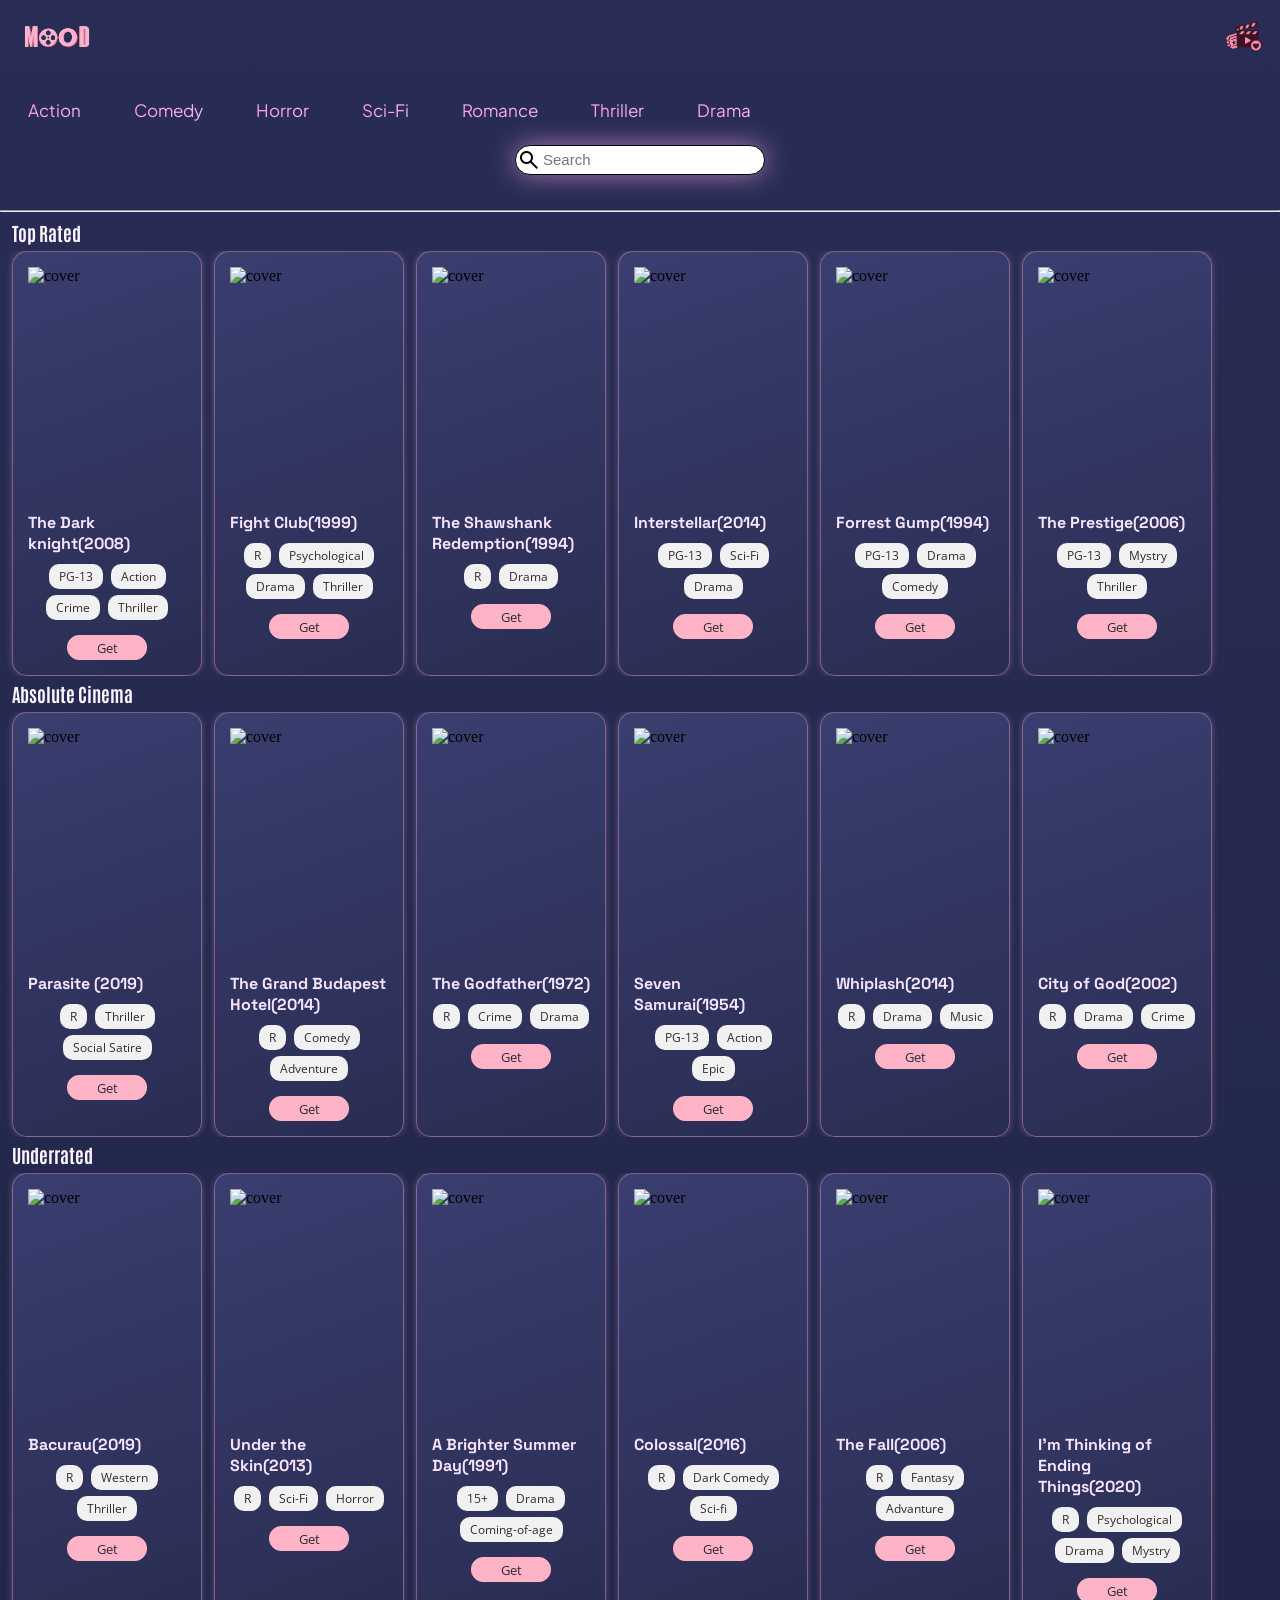
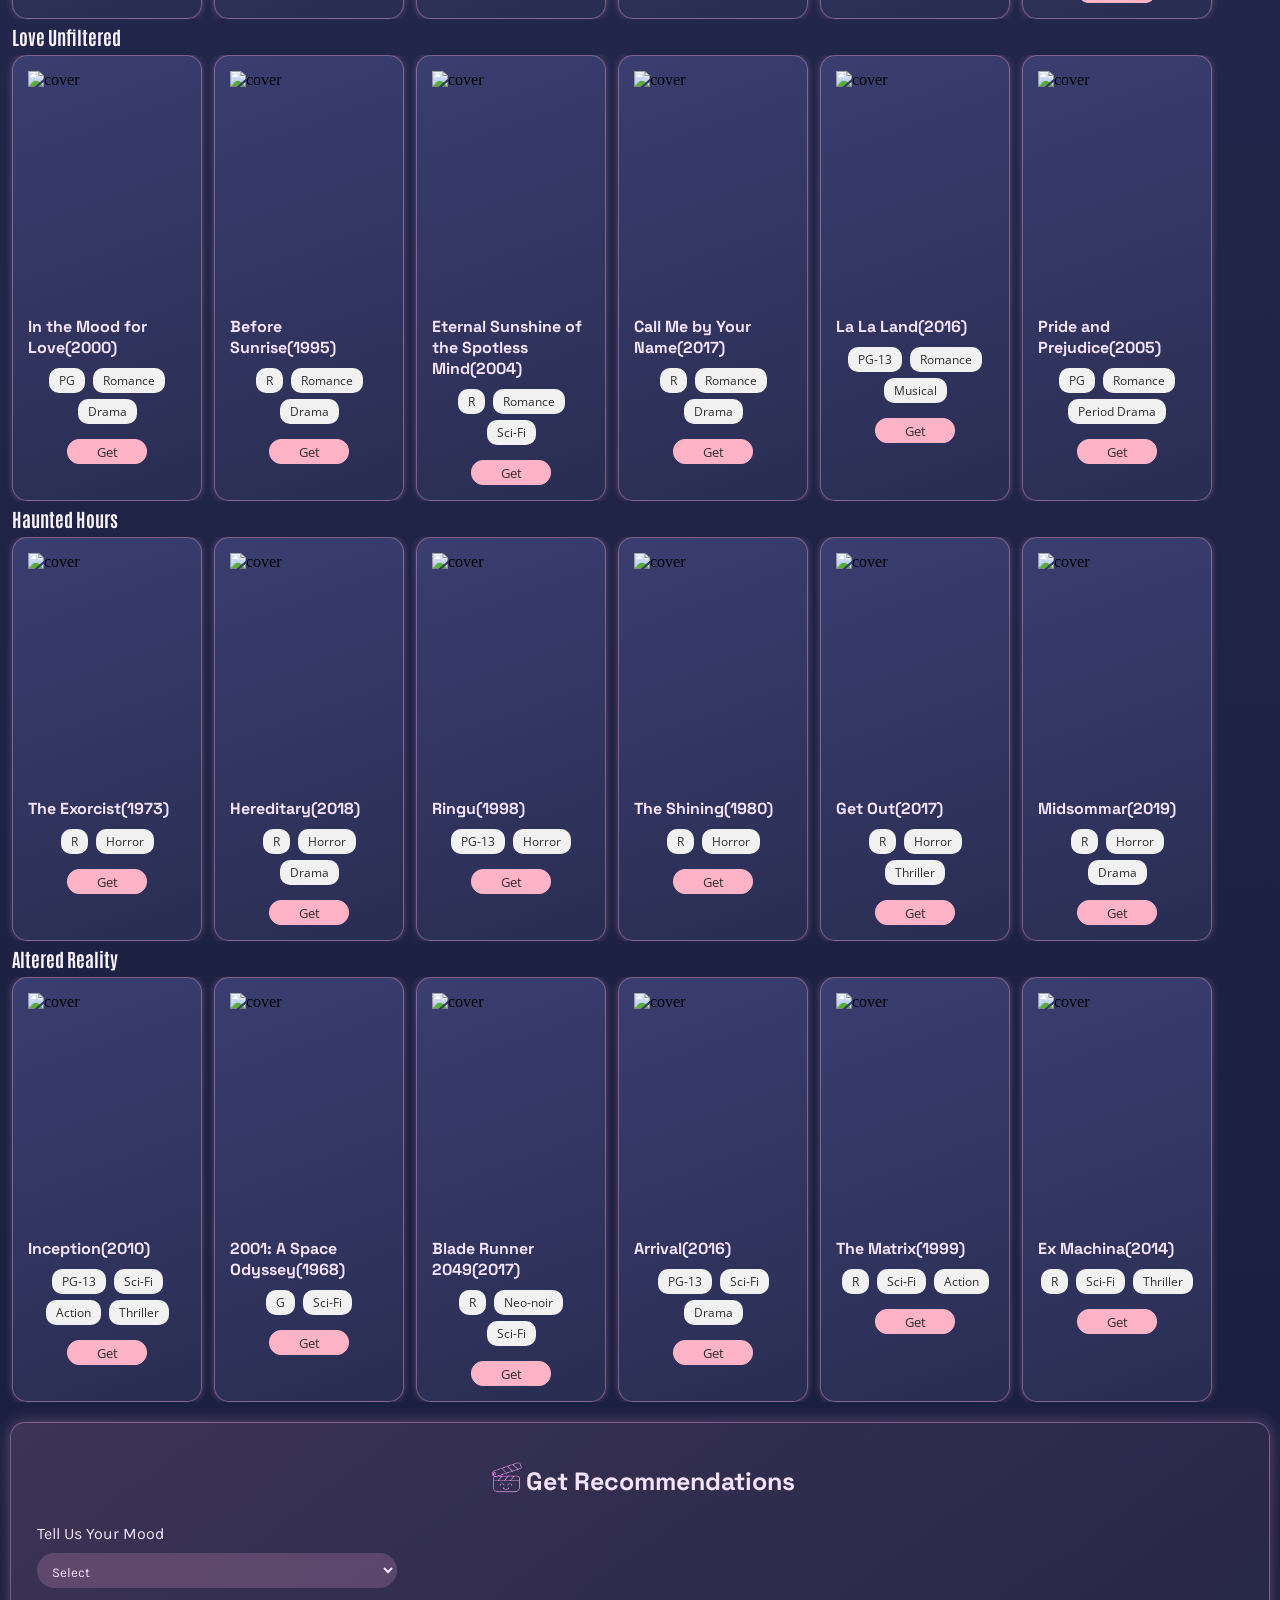
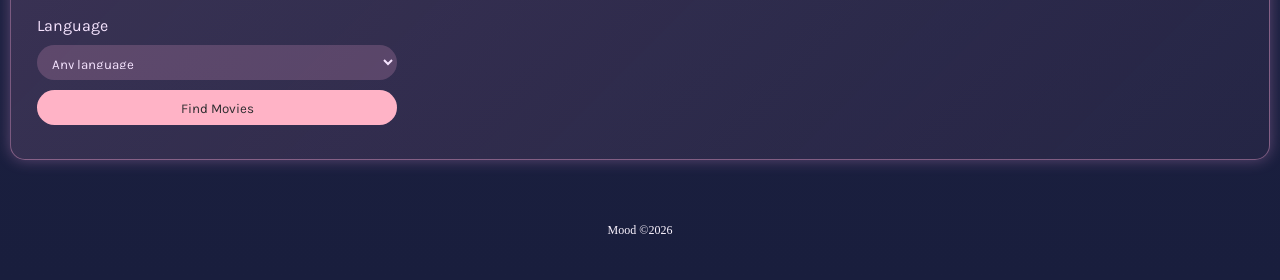
==== MOOD_Python_FastAPI/frontend/index.html @ 39d1e4e8 "Developed College Project" ====
<!DOCTYPE html>

<html>
<head>
<meta charset="utf-8"/>
<meta content="width=device-width, initial-scale=1.0, maximum-scale=1.0, user-scalable=no" name="viewport"/>
<title>MOOD — Find Your Next Movie</title>
<link href="style.css" rel="stylesheet"/>
<link href="https://fonts.googleapis.com/css2?family=Material+Symbols+Outlined:opsz,wght,FILL,GRAD@20..48,100..700,0..1,-50..200&amp;icon_names=search" rel="stylesheet">
<link href="https://fonts.googleapis.com" rel="preconnect"/>
<link crossorigin="" href="https://fonts.gstatic.com" rel="preconnect"/>
<link href="https://fonts.googleapis.com/css2?family=Antonio:wght@100..700&amp;family=Bebas+Neue&amp;family=Karla:ital,wght@0,200..800;1,200..800&amp;family=Manrope:wght@200..800&amp;family=Open+Sans:ital,wght@0,300..800;1,300..800&amp;family=Plus+Jakarta+Sans:ital,wght@0,200..800;1,200..800&amp;family=Space+Grotesk:wght@300..700&amp;display=swap" rel="stylesheet"/>
</head>
<body>
<div class="logo">
<img alt="Logo" class="logo-png" src="logo.png"/>
<a href="/wishlist.html">
<img alt="icon" class="wishlist-icon" src="wishlist_icon.png"/>
</a>
</div>
<nav>
<ul class="nav">
<li class="nav-item"><a href="/?genre=Action">Action</a></li>
<li class="nav-item"><a href="/?genre=Comedy">Comedy</a></li>
<li class="nav-item"><a href="/?genre=Horror">Horror</a></li>
<li class="nav-item"><a href="/?genre=Sci-Fi">Sci-Fi</a></li>
<li class="nav-item"><a href="/?genre=Romance">Romance</a></li>
<li class="nav-item"><a href="/?genre=Thriller">Thriller</a></li>
<li class="nav-item"><a href="/?genre=Drama">Drama</a></li>
</ul>
</nav>
<form id="search-form">
<div class="search">
<span class="search-icon material-symbols-outlined">search</span>
<input aria-label="Search movies" class="search-input" placeholder="Search" type="text"/>
</div>
</form>
<p aria-live="polite" class="status-message" id="status-message" role="status"></p><hr/><section hidden="" id="results-panel"><h3 id="results-title">Results</h3><p class="results-explanation" id="results-explanation"></p><div class="results-grid" id="results-grid"></div></section>
<h3 id="section">Top Rated</h3>
<div class="group">
<div class="main-card">
<div class="card">
<div class="cover">
<img alt="cover" src="https://m.media-amazon.com/images/M/MV5BMTMxNTMwODM0NF5BMl5BanBnXkFtZTcwODAyMTk2Mw@@"/>
</div>
<h4>The Dark knight(2008)</h4>
<ul class="info-li">
<li class="info">PG-13</li>
<li class="info">Action</li>
<li class="info">Crime</li>
<li class="info">Thriller</li>
</ul>
<button class="get">Get</button>
</div>
<div class="card">
<div class="cover">
<img alt="cover" src="https://encrypted-tbn0.gstatic.com/images?q=tbn:ANd9GcSK4vhpLSIluK1M7T4q8fhHRbSKQrxsPRNVjsRwD2zYcg&amp;s=10"/>
</div>
<h4>Fight Club(1999)</h4>
<ul class="info-li">
<li class="info">R</li>
<li class="info">Psychological</li>
<li class="info">Drama</li>
<li class="info">Thriller</li>
</ul>
<button class="get">Get</button>
</div>
<div class="card">
<div class="cover">
<img alt="cover" src="https://encrypted-tbn0.gstatic.com/images?q=tbn:ANd9GcRyRxbMD5yd2RG0aZ_yP9SPBXqEruXABuAEAnrOPK7Ybw&amp;s=10"/>
</div>
<h4>The Shawshank Redemption(1994)</h4>
<ul class="info-li">
<li class="info">R</li>
<li class="info">Drama</li>
</ul>
<button class="get">Get</button>
</div>
<div class="card">
<div class="cover">
<img alt="cover" src="https://resizing.flixster.com/-XZAfHZM39UwaGJIFWKAE8fS0ak=/v3/t/assets/p10543523_p_v8_as.jpg"/>
</div>
<h4>Interstellar(2014)</h4>
<ul class="info-li">
<li class="info">PG-13</li>
<li class="info">Sci-Fi</li>
<li class="info">Drama</li>
</ul>
<button class="get">Get</button>
</div>
<div class="card">
<div class="cover">
<img alt="cover" src="https://m.media-amazon.com/images/M/MV5BMGRhODhiMTAtNDUxMy00NTY1LTgyYmUtMTgwNzE2MGFlMWJmXkEyXkFqcGc@._V1_.jpg"/>
</div>
<h4>Forrest Gump(1994)</h4>
<ul class="info-li">
<li class="info">PG-13</li>
<li class="info">Drama</li>
<li class="info">Comedy</li>
</ul>
<button class="get">Get</button>
</div>
<div class="card">
<div class="cover">
<img alt="cover" src="https://encrypted-tbn0.gstatic.com/images?q=tbn:ANd9GcSe38HLtz9bVVOSDo3RxhOUhD7_yUfUWlwJ0aXeU-9N6g&amp;s=10"/>
</div>
<h4>The Prestige(2006)</h4>
<ul class="info-li">
<li class="info">PG-13</li>
<li class="info">Mystry</li>
<li class="info">Thriller</li>
</ul>
<button class="get">Get</button>
</div>
</div>
</div>
<h3 id="section">Absolute Cinema</h3>
<div class="group">
<div class="main-card">
<div class="card">
<div class="cover">
<img alt="cover" src="https://encrypted-tbn0.gstatic.com/images?q=tbn:ANd9GcSEWP0EtvEQQKA1CUplqT-LzNuKoTzSUssOxxu_7PMoNA&amp;s=10"/>
</div>
<h4>Parasite (2019)</h4>
<ul class="info-li">
<li class="info">R</li>
<li class="info">Thriller</li>
<li class="info">Social Satire</li>
</ul>
<button class="get">Get</button>
</div>
<div class="card">
<div class="cover">
<img alt="cover" src="https://encrypted-tbn0.gstatic.com/images?q=tbn:ANd9GcRKhU4V90Rx9KVXf4ZVtIXQFlPRyY2zi9TCNZZ6c8Besg&amp;s=10"/>
</div>
<h4>The Grand Budapest Hotel(2014)</h4>
<ul class="info-li">
<li class="info">R</li>
<li class="info">Comedy</li>
<li class="info">Adventure</li>
</ul>
<button class="get">Get</button>
</div>
<div class="card">
<div class="cover">
<img alt="cover" src="https://encrypted-tbn0.gstatic.com/images?q=tbn:ANd9GcRg8ZBBUbkiDl8y-uQAt8OyUKjcUXnhMvEnMqGL7F_ebw&amp;s=10"/>
</div>
<h4>The Godfather(1972)</h4>
<ul class="info-li">
<li class="info">R</li>
<li class="info">Crime</li>
<li class="info">Drama</li>
</ul>
<button class="get">Get</button>
</div>
<div class="card">
<div class="cover">
<img alt="cover" src="https://encrypted-tbn0.gstatic.com/images?q=tbn:ANd9GcTyUjC8gBGqMb7Qb7tJ7kO5yPanxb1QU9NgPsBBpuZ_jw&amp;s=10"/>
</div>
<h4>Seven Samurai(1954)</h4>
<ul class="info-li">
<li class="info">PG-13</li>
<li class="info">Action</li>
<li class="info">Epic</li>
</ul>
<button class="get">Get</button>
</div>
<div class="card">
<div class="cover">
<img alt="cover" src="https://encrypted-tbn0.gstatic.com/images?q=tbn:ANd9GcT1UNyP75RKV0neWPUml2OSv7ZHsJUNZxjQuHEqENpgRw&amp;s=10"/>
</div>
<h4>Whiplash(2014)</h4>
<ul class="info-li">
<li class="info">R</li>
<li class="info">Drama</li>
<li class="info">Music</li>
</ul>
<button class="get">Get</button>
</div>
<div class="card">
<div class="cover">
<img alt="cover" src="https://encrypted-tbn0.gstatic.com/images?q=tbn:ANd9GcR9I45QnO4n8M4ej9tokCzuz3y5ebMdAhSudD9Q4KDRpg&amp;s=10"/>
</div>
<h4>City of God(2002)</h4>
<ul class="info-li">
<li class="info">R</li>
<li class="info">Drama</li>
<li class="info">Crime</li>
</ul>
<button class="get">Get</button>
</div>
</div>
</div>
<h3 id="section">Underrated</h3>
<div class="group">
<div class="main-card">
<div class="card">
<div class="cover">
<img alt="cover" src="https://encrypted-tbn0.gstatic.com/images?q=tbn:ANd9GcQfD5RkV-84IAr-AwaLmFi-AaX-EprUq9c4IPc9p3v5Yw&amp;s=10"/>
</div>
<h4>Bacurau(2019)</h4>
<ul class="info-li">
<li class="info">R</li>
<li class="info">Western</li>
<li class="info">Thriller</li>
</ul>
<button class="get">Get</button>
</div>
<div class="card">
<div class="cover">
<img alt="cover" src="https://encrypted-tbn0.gstatic.com/images?q=tbn:ANd9GcSDCbEaWDvQLK-9M3IPFZw5yasjuvWJcmKHD_mn13lCEQ&amp;s=10"/>
</div>
<h4>Under the Skin(2013)</h4>
<ul class="info-li">
<li class="info">R</li>
<li class="info">Sci-Fi</li>
<li class="info">Horror</li>
</ul>
<button class="get">Get</button>
</div>
<div class="card">
<div class="cover">
<img alt="cover" src="https://encrypted-tbn0.gstatic.com/images?q=tbn:ANd9GcRABAQPUrOLG5pMmiYXe4PX_DwO5UaxOlAp6BbbC3Xg0Q&amp;s=10"/>
</div>
<h4>A Brighter Summer Day(1991)</h4>
<ul class="info-li">
<li class="info">15+</li>
<li class="info">Drama</li>
<li class="info">Coming-of-age</li>
</ul>
<button class="get">Get</button>
</div>
<div class="card">
<div class="cover">
<img alt="cover" src="https://encrypted-tbn0.gstatic.com/images?q=tbn:ANd9GcRLBlxX98VbqU_xarg1NueO23T9q9G2-nCSIfXzBxCAHQ&amp;s=10"/>
</div>
<h4>Colossal(2016)</h4>
<ul class="info-li">
<li class="info">R</li>
<li class="info">Dark Comedy</li>
<li class="info">Sci-fi</li>
</ul>
<button class="get">Get</button>
</div>
<div class="card">
<div class="cover">
<img alt="cover" src="https://encrypted-tbn0.gstatic.com/images?q=tbn:ANd9GcTfqog2KpB7BQwAvnCcKU5urDsy6pSO6AFJ-mbrhle6Lg&amp;s=10"/>
</div>
<h4>The Fall(2006)</h4>
<ul class="info-li">
<li class="info">R</li>
<li class="info">Fantasy</li>
<li class="info">Advanture</li>
</ul>
<button class="get">Get</button>
</div>
<div class="card">
<div class="cover">
<img alt="cover" src="https://encrypted-tbn0.gstatic.com/images?q=tbn:ANd9GcRur_4fuO-7xyYAIV4njftSgnXDd8PW1TJzf4oMk4M0QA&amp;s=10"/>
</div>
<h4>I'm Thinking of Ending Things(2020)</h4>
<ul class="info-li">
<li class="info">R</li>
<li class="info">Psychological</li>
<li class="info">Drama</li>
<li class="info">Mystry</li>
</ul>
<button class="get">Get</button>
</div>
</div>
</div>
<h3 id="section">Love Unfiltered</h3>
<div class="group">
<div class="main-card">
<div class="card">
<div class="cover">
<img alt="cover" src="https://encrypted-tbn0.gstatic.com/images?q=tbn:ANd9GcQW40En8LOZstgvfPlBa6yONXrxpk37KP7YCXr0N7_r_w&amp;s=10"/>
</div>
<h4>In the Mood for Love(2000)</h4>
<ul class="info-li">
<li class="info">PG</li>
<li class="info">Romance</li>
<li class="info">Drama</li>
</ul>
<button class="get">Get</button>
</div>
<div class="card">
<div class="cover">
<img alt="cover" src="https://encrypted-tbn0.gstatic.com/images?q=tbn:ANd9GcSy2PpAFGOkqL6kBF7LX0L1ZDzosnnYq_fXp6mgpNfWew&amp;s=10"/>
</div>
<h4>Before Sunrise(1995)</h4>
<ul class="info-li">
<li class="info">R</li>
<li class="info">Romance</li>
<li class="info">Drama</li>
</ul>
<button class="get">Get</button>
</div>
<div class="card">
<div class="cover">
<img alt="cover" src="https://encrypted-tbn0.gstatic.com/images?q=tbn:ANd9GcR6jrI02Us_vuA92aUfr3Nd-QlMP097fG2I4p1mQd7g_Q&amp;s=10"/>
</div>
<h4>Eternal Sunshine of the Spotless Mind(2004)</h4>
<ul class="info-li">
<li class="info">R</li>
<li class="info">Romance</li>
<li class="info">Sci-Fi</li>
</ul>
<button class="get">Get</button>
</div>
<div class="card">
<div class="cover">
<img alt="cover" src="https://encrypted-tbn0.gstatic.com/images?q=tbn:ANd9GcRLzEFQJyPfOH4DUDxYpfvDS7wqLWp7ioc9hjW8K9D43w&amp;s=10"/>
</div>
<h4>Call Me by Your Name(2017)</h4>
<ul class="info-li">
<li class="info">R</li>
<li class="info">Romance</li>
<li class="info">Drama</li>
</ul>
<button class="get">Get</button>
</div>
<div class="card">
<div class="cover">
<img alt="cover" src="https://encrypted-tbn0.gstatic.com/images?q=tbn:ANd9GcRrdhxHdfQB9duTt0pYKx8Ni7wbn3y6YFWWhWK3Xpy8Cg&amp;s=10"/>
</div>
<h4>La La Land(2016)</h4>
<ul class="info-li">
<li class="info">PG-13</li>
<li class="info">Romance</li>
<li class="info">Musical</li>
</ul>
<button class="get">Get</button>
</div>
<div class="card">
<div class="cover">
<img alt="cover" src="https://encrypted-tbn0.gstatic.com/images?q=tbn:ANd9GcS2E-rozNERDPnto9nYddzIK7V6lYQtjPgqL76OB6TodA&amp;s=10"/>
</div>
<h4>Pride and Prejudice(2005)</h4>
<ul class="info-li">
<li class="info">PG</li>
<li class="info">Romance</li>
<li class="info">Period Drama</li>
</ul>
<button class="get">Get</button>
</div>
</div>
</div>
<h3 id="section">Haunted Hours</h3>
<div class="group">
<div class="main-card">
<div class="card">
<div class="cover">
<img alt="cover" src="https://encrypted-tbn0.gstatic.com/images?q=tbn:ANd9GcQvfmwrNk9_t0GZSxWbfzwGnBrQ9ETWNzpYVaX-A-wjzA&amp;s=10"/>
</div>
<h4>The Exorcist(1973)</h4>
<ul class="info-li">
<li class="info">R</li>
<li class="info">Horror</li>
</ul>
<button class="get">Get</button>
</div>
<div class="card">
<div class="cover">
<img alt="cover" src="https://encrypted-tbn0.gstatic.com/images?q=tbn:ANd9GcT5SckAxQJqaqlf4aVws6uVvf_MR-GCbETvrr-UJCYcxg&amp;s=10"/>
</div>
<h4>Hereditary(2018)</h4>
<ul class="info-li">
<li class="info">R</li>
<li class="info">Horror</li>
<li class="info">Drama</li>
</ul>
<button class="get">Get</button>
</div>
<div class="card">
<div class="cover">
<img alt="cover" src="https://encrypted-tbn0.gstatic.com/images?q=tbn:ANd9GcSk46NQbG2UpwGEEq4ZBaFXGVstX1IPZLa1yhHZWwV6tg&amp;s=10"/>
</div>
<h4>Ringu(1998)</h4>
<ul class="info-li">
<li class="info">PG-13</li>
<li class="info">Horror</li>
</ul>
<button class="get">Get</button>
</div>
<div class="card">
<div class="cover">
<img alt="cover" src="https://encrypted-tbn0.gstatic.com/images?q=tbn:ANd9GcT8Zggh3kYSZxFpitd01Wd179l01yGxDcB96HSySmG3tw&amp;s=10"/>
</div>
<h4>The Shining(1980)</h4>
<ul class="info-li">
<li class="info">R</li>
<li class="info">Horror</li>
</ul>
<button class="get">Get</button>
</div>
<div class="card">
<div class="cover">
<img alt="cover" src="https://encrypted-tbn0.gstatic.com/images?q=tbn:ANd9GcSbM6WTVc48wSlDX1ds2TbSMfXRiN7nD5tcyN7YvlIX8w&amp;s=10"/>
</div>
<h4>Get Out(2017)</h4>
<ul class="info-li">
<li class="info">R</li>
<li class="info">Horror</li>
<li class="info">Thriller</li>
</ul>
<button class="get">Get</button>
</div>
<div class="card">
<div class="cover">
<img alt="cover" src="https://encrypted-tbn0.gstatic.com/images?q=tbn:ANd9GcQK1NwU4_czghuF-jHU2LUF8ooA_7nZmVDYwwAxtd52Fg&amp;s=10"/>
</div>
<h4>Midsommar(2019)</h4>
<ul class="info-li">
<li class="info">R</li>
<li class="info">Horror</li>
<li class="info">Drama</li>
</ul>
<button class="get">Get</button>
</div>
</div>
</div>
<h3 id="section">Altered Reality</h3>
<div class="group">
<div class="main-card">
<div class="card">
<div class="cover">
<img alt="cover" src="https://encrypted-tbn0.gstatic.com/images?q=tbn:ANd9GcQBbURRGnh1Vn4Y1H0c9ttHPJ0AfLwoyDM4N-OTIlh2ow&amp;s=10"/>
</div>
<h4>Inception(2010)</h4>
<ul class="info-li">
<li class="info">PG-13</li>
<li class="info">Sci-Fi</li>
<li class="info">Action</li>
<li class="info">Thriller</li>
</ul>
<button class="get"><a href="inception_info.html">Get</a></button>
</div>
<div class="card">
<div class="cover">
<img alt="cover" src="https://encrypted-tbn0.gstatic.com/images?q=tbn:ANd9GcRZ-dSocHhYUhUNTAqN_a9VHFm4nLkG3lVFfUCZCuT7Eg&amp;s=10"/>
</div>
<h4>2001: A Space Odyssey(1968)</h4>
<ul class="info-li">
<li class="info">G</li>
<li class="info">Sci-Fi</li>
</ul>
<button class="get">Get</button>
</div>
<div class="card">
<div class="cover">
<img alt="cover" src="https://encrypted-tbn0.gstatic.com/images?q=tbn:ANd9GcS6a4KOgBrhQsnVMNc3F_IMbOfoNhIfxtD5t1-Ca_294Q&amp;s=10"/>
</div>
<h4>Blade Runner 2049(2017)</h4>
<ul class="info-li">
<li class="info">R</li>
<li class="info">Neo-noir</li>
<li class="info">Sci-Fi</li>
</ul>
<button class="get">Get</button>
</div>
<div class="card">
<div class="cover">
<img alt="cover" src="https://encrypted-tbn0.gstatic.com/images?q=tbn:ANd9GcQNUVlzVUqfkMbMdaG9yIOK9sA6MXsEirB5WiWjVCHFTw&amp;s=10"/>
</div>
<h4>Arrival(2016)</h4>
<ul class="info-li">
<li class="info">PG-13</li>
<li class="info">Sci-Fi</li>
<li class="info">Drama</li>
</ul>
<button class="get">Get</button>
</div>
<div class="card">
<div class="cover">
<img alt="cover" src="https://encrypted-tbn0.gstatic.com/images?q=tbn:ANd9GcS__EVskQMRfBdbT0vNq-U2tgAyV0STibmi5_Tw8Dv-fA&amp;s=10"/>
</div>
<h4>The Matrix(1999)</h4>
<ul class="info-li">
<li class="info">R</li>
<li class="info">Sci-Fi</li>
<li class="info">Action</li>
</ul>
<button class="get">Get</button>
</div>
<div class="card">
<div class="cover">
<img alt="cover" src="https://encrypted-tbn0.gstatic.com/images?q=tbn:ANd9GcT0Tfxs5YIWUbPyP7Ko2bhGGg_ddcagGuICJQDaOOhZmQ&amp;s=10"/>
</div>
<h4>Ex Machina(2014)</h4>
<ul class="info-li">
<li class="info">R</li>
<li class="info">Sci-Fi</li>
<li class="info">Thriller</li>
</ul>
<button class="get">Get</button>
</div>
</div>
</div>
<div class="form">
<div class="form-heading">
<img alt="icon" src="form.png"/>
<h2>Get Recommendations</h2>
</div>
<form class="main-form" id="recommend-form">
<label class="form-label" for="mood">Tell Us Your Mood</label>
<br/>
<select class="options" id="mood" name="mood">
<option disabled="" selected="" value="">Select</option>
<option value="Action/thrill">Action/thrill</option>
<option value="Romance">Romance</option>
<option value="Something scary">Something scary</option>
<option value="Mind-bending sci-fi">Mind-bending sci-fi</option>
<option value="A classic">A classic</option>
<option value="Hidden gems">Hidden gems</option>
</select>
<br/>
<label class="form-label" for="language">Language</label>
<br/>
<select class="options" id="language" name="language">
<option disabled="" value="">Select</option>
<option value="Any" selected="">Any language</option>
<option value="English">English</option>
<option value="Korean">Korean</option>
<option value="Japanese">Japanese</option>
<option value="Portuguese">Portuguese</option>
<option value="Cantonese">Cantonese</option>
<option value="Mandarin">Mandarin</option>
<option value="Italian">Italian</option>
<option value="Swedish">Swedish</option>
</select>
<button class="form-button" type="submit">Find Movies</button>
</form>
</div>
<footer>
<div class="footer">
<p>Mood ©2026</p>
</div>
</footer>

<script defer src="/script.js"></script></body>
</html>
---- MOOD_Python_FastAPI/frontend/style.css ----
body{
  min-height: 100vh;
  box-sizing: border-box;
  background: linear-gradient(360deg,#191E3D,#292D55);
}

.logo{
  display: flex;
  justify-content: space-between;
  align-items: center;
  padding: 12px;
  margin-bottom: 0;
}

.logo-png{
  width: 90px;
}
.wishlist-icon{
  width: 50px;
}
.logo a{
  -webkit-tap-highlight-color: transparent;
}

.nav{
  list-style: none;
  margin: 0px;
  padding: 12px 14px;
  display: flex;
  gap: 25px;
  white-space: nowrap;
  overflow-x: auto;
}

.nav-item{
  display: inline-block;
  padding: 12px 14px;
  -webkit-tap-highlight-color: transparent;
}

.nav-item a{
  font-family: 'Plus Jakarta Sans', sans-serif;
  text-decoration: none;
  color: transparent;
  background: linear-gradient(90deg,#FF9DEA,#FBB2EB);
  background-clip: text;
  font-size: 17px;
}

.nav-item a:hover{
  color: white;
  transition: 0.3s ease;
}

.search{
  border-radius: 28px;
  border: 0.5px solid;
  max-width: 250px;
  height: 30px;
  background: white;
  padding: 0px 12px;
  display: flex;
  justify-content: center;
  align-items: center;
  margin: auto;
  cursor: pointer;
  -webkit-tap-highlight-color: transparent;
  box-shadow: 0 0 25px 0.3px rgba(253, 168, 235, 0.6);
}

.search-icon{
  flex: 1;
}

.search-input{
  flex: 1;
  margin-right: 28px;
  border: none;
  outline: none;
  font-size: 15px;
  background: transparent;
}

.search:focus-within{
  background: #f1f1f1;
  transition: 0.2s ease;
}

.main-card{
  display: flex;
  overflow-x: auto;
  gap: 12px;
  padding: 0 12px;
}

.card{
  border: 1px solid rgba(249, 168, 212, 0.4);
  background: linear-gradient(160deg, #3A3E70, #2A2D52);
  border-radius: 15px;
  width: 190px;
  padding: 15px;
  box-sizing: border-box;
  box-shadow: 0 0 6.7px rgba(249, 168, 212, 0.3);
  overflow: hidden;
  flex-shrink: 0;
}

.cover{
  display: flex;
  justify-content: center;
  align-items: center;
  width: 100%;
}

.cover img{
  height: 230px;
  width: 170px;
  position: center;
  object-fit: cover;
  
}

.card h4{
  margin: 15px 0px 10px;
  color: #F6E4FF;
  font-family: 'Space Grotesk', sans-serif;
}

.info-li{
  display: flex;
  width: 100%;
  flex-wrap: wrap;
  gap: 6px 8px;
  list-style: none;
  justify-content: center;
  margin: 8px 0 0;
  padding: 0;
}

.info{
  border: 2px solid #f1f1f1;
  font-family: 'Open Sans', sans-serif;
  background: #f1f1f1;
  color: #2D2D2F;
  border-radius: 10px;
  text-decoration: none;
  padding: 2px 8px;
  font-size: 12px;
  white-space: nowrap;
}

.get{
  font-family: 'Open Sans', sans-serif;
  display: block;
  margin: 15px auto 0;
  border: 1px solid #FFB3C6;
  background: #FFB3C6;
  color: #2D2D2F;
  height: 25px;
  width: 80px;
  border-radius: 12px;
  padding: 2px 8px;
  cursor: pointer;
  -webkit-tap-highlight-color: transparent;
}
.get a{
  text-decoration: none;
  color: #2D2D2F;
}

#section{
  margin-top: 5px;
  display: flex;
  align-items: center;
  justify-content: flex-start;
  margin-bottom: 6px;
  padding: 0 12px;
  color: #FBF4FF;
  font-family: 'Antonio', sans-serif;
}

.info-card{
  display: flex;
  justify-content: center;
  align-items: center;
  gap: 18px;
  border: 0.3px solid;
  background: 
    linear-gradient(to right, #191E3DB3 0%, #343866CC 100%),
    url("https://encrypted-tbn0.gstatic.com/images?q=tbn:ANd9GcQBbURRGnh1Vn4Y1H0c9ttHPJ0AfLwoyDM4N-OTIlh2ow&s=10") center/cover no-repeat;
  border-radius: 15px;
  padding: 14px;
  margin-top: 10px;
  box-shadow: 0 0 15px 0.5px rgba(253, 168, 235, 0.6);
}

.info-card img{
  width: 140px;
  box-shadow: 0 0 6.7px rgba(249, 168, 212, 0.3);
  border-radius: 2px;
  height: auto;
  flex-shrink: 0;
}

.Cover-info-card{
  display: flex;
  justify-content: center;
  align-items: center;
  gap: 25px;
  border: 0.3px solid;
  background: 
    linear-gradient(to right, #191E3DB3 0%, #343866CC 100%),
    url("https://encrypted-tbn0.gstatic.com/images?q=tbn:ANd9GcQBbURRGnh1Vn4Y1H0c9ttHPJ0AfLwoyDM4N-OTIlh2ow&s=10") center/cover no-repeat;
  border-radius: 15px;
  padding: 12px 15px;
  margin-top: 20px;
  box-shadow: 0 0 15px 0.5px rgba(253, 168, 235, 0.6);
}
.Cover-detail {
  flex: 1;
  display: flex;
  flex-direction: column;
  align-items: center;
  gap: 7px;
}
.Cover-detail h2{
  margin: 0;
  line-height: 1;
  font-size: 27px;
  text-align: center;
  color: #FFB3C6;
  text-shadow: 0 1px 4px rgba(0,0,0,0.5);
}

.Cover-detail span{
  color: #F6F6F6;
  font-size: 14px;
  text-shadow: 0 1px 4px rgba(0,0,0,0.5);
}

.director{
  display: flex;
  flex-direction: column;
  justify-content: center;
  align-items: center;
  gap: 5px;
}
.director-heading{
  color: #FBF4FF;
  font-size: 13px;
  text-align: center;
}

.director-name{
  color: #FFB3C6;
  font-size: 15px;
  text-align: center;
}
.director-heading,
.director-name {
  margin: 0;
}

.li{
  color: #FBF4FF;
  list-style-type: none;
  text-decoration: none;
  margin-bottom: 5px;
  font-size: 18px;
}

.info-li-pg{
  display: flex;
  width: 100%;
  flex-wrap: wrap;
  gap: 5px;
  list-style: none;
  justify-content: center;
  margin: 2px 0 0;
  padding: 0;
}

.info-pg{
  font-family: 'Open Sans', sans-serif;
  border: 0.9px solid #FFB3C6;
  background: transparent;
  color: #FFB3C6;
  border-radius: 12px;
  text-decoration: none;
  padding: 3px 8px;
  font-size: 11px;
  white-space: nowrap;
}

.summary{
  display: flex;
  flex-direction: column;
}

.summary h2{
  color: #FFB3C6;
  margin-right: 7px;
  margin-top: 15px;
  margin-left: 10px;
  margin-bottom: 0;
  font-size: 22px;
}

.summary p{
  margin-top: 3px;
  margin-right: 7px;
  margin-left: 7px;
  color:#FBF4FF;
  font-size: 14px;
  line-height: 1.7;
  letter-spacing: 0.9px;
}

.fun{
  border-left: 4px solid #FFB3C6;
  border-radius: 0 15px 15px 0;
  box-shadow:
  0 0 15px rgba(249, 168, 212, 0.1);
  display: flex;
  flex-direction: column;
}

.fun h2{
  margin-left: 17px;
  font-size: 20px;
  margin-bottom: 0;
}

.fun p{
  margin-top: 5px;
  margin-right: 17px;
  margin-left: 17px;
  color:#FBF4FF;
  font-size: 14px;
  line-height: 1.7;
  letter-spacing: 0.9px;
}

.lead-card{
  display: flex;
  align-items: center;
  border: 1px solid rgba(249, 168, 212, 0.3);
  border-radius: 15px;
  padding: 16px;
  background: rgba(255,255,255,0.02);
  gap: 16px;
  margin-bottom: 10px;
  margin-top: 0px;
}

.avtar{
  display: flex;
  justify-content: center;
  align-items: center;
}
.avtar img{
  height: 55px;
  width: 55px;
  border-radius: 50%;
  object-fit: cover;
  object-position: center;
}

.lead-info{
  display: flex;
  flex-direction: column;
  gap: 4px;
}

.lead-name{
  margin: 0;
  color: #FFB3C6;
  font-size: 18px;
}

.as{
  margin: 0;
  color:#BFC2D9;
  font-size: 14px;
}

.h2{
  color: #FFB3C6;
  text-shadow: 0 1px 4px rgba(0,0,0,0.5);
}

.main-leads{
  color: #FFB3C6;
  margin-right: 7px;
  margin-top: 15px;
  margin-left: 10px;
  margin-bottom: 0;
  font-size: 22px;
}
.language{
  color:#FBF4FF;
  font-size: 13px;
  margin-top: 2px;
  margin-bottom: 2px;
  text-align: center;
  line-height: 1.2;
}
.language span{
  color:#FFB3C6;
}
.header{
  display: flex;
  justify-content: flex-start;
  align-items: center;
}
.header-logo{
  width: 70px;
  padding: 0;
  margin: 0;
  margin-top: 0;
  display: flex;
  justify-content: center;
  align-items: center;
}
.footer{
  height: 100px;
  display: flex;
  justify-content: center;
  align-items: center;
}
footer p{
  color: #FBF4FF;
  font-size: 12px;
  font-weight: 40;
}
.back a{
  text-decoration: none;
  color: #FBF4FF;
  -webkit-tap-highlight-color: transparent;
}
.cat-card{
  box-sizing: border-box;
  display: grid; 
  grid-template-columns: 1fr 1fr;
  gap: 2px;
  margin: auto;
}
.form{
  border: 0.5px solid rgba(249, 168, 212, 0.4);
  background: linear-gradient(135deg, 
  rgba(249, 168, 212, 0.15), 
  rgba(249, 168, 212, 0.05)
);
  padding: 12px,15px;
  margin-top: 20px;
  margin-left: 10px;
  margin-right: 10px;
  margin-bottom: 20px;
  border-radius: 15px;
  height: 270px;
  box-shadow: 0 0 15px 0.1px rgba(253, 168, 235, 0.3);
}
.form-heading{
  display: flex;
  justify-content: center ;
  align-items: center;
}
.form-heading img{
  width: 40px;
}
.form-heading h2{
  font-family: 'Space Grotesk', sans-serif;
  color: #F6E4FF;
  margin-top: 30px;
  font-size: 25px;
}
.main-form{
  color: #F6E4FF;
  display: inline-block;
  padding: 0px,15px;
  
  
}
.options{
  border: 0.5px solid transparent;
  background: rgba(249, 168, 212, 0.2);
  border-radius: 20px;
  width: 325px;
  height: 35px;
  padding: 10px;
  margin-left: 12px;
  margin-right: 12px;
  margin-top: 4px;
  margin-bottom: 4px;
  color: #F6E4FF;
  outline: none;
  -webkit-tap-highlight-color: transparent;
}
.form-label{
  padding: 10px;
  margin: 8px;
}
.form-button{
  width: 330px;
  height: 35px;
  border: 0.5px solid transparent;
  background: #FFB3C6;
  color: #2D2D2F;
  border-radius: 28px;
  padding: 10px;
  margin: 10px;
  cursor: pointer;
  -webkit-tap-highlight-color: transparent;
}
.form-button:hover{
  border: 0.5px solid #FFB3C6;
  background: transparent;
  transition: 0.1s ease;
  color: #F6E4FF ;
}
.wishlist{
  font-family: 'Open Sans', sans-serif;
  border: 0.5px solid transparent;
  background: #FFB3C6;
  align-self: center;
  margin-top: 10px;
  width: 125px;
  height: 30px;
  padding: 6px;
  border-radius: 20px;
  color: #2D2D2F;
  cursor: pointer;
  -webkit-tap-highlight-color: transparent;
  font-size: 14px;
}
.wishlist:hover{
  border: 0.5px solid #FFB3C6;
  background: transparent;
  transition: 0.1s ease;
  color: #F6E4FF;
}
.form-label,
.options,
.form-button{
  font-family: 'Karla', sans-serif;
}

.summary p,
.fun p{
  font-family: 'Manrope', sans-serif;
}
.main-leads,
.lead-name,
.as{
  font-family: 'Space Grotesk', sans-serif;
}
.Cover-detail h2,
.Cover-detail span{
  font-family: 'Bebas Neue', sans-serif;
}
.rating{
  display: flex;
  justify-content: center;
  align-items: center;
  margin: 0;
  gap: 4px;
}
.rating img{
  width: 27px;
  height: 27px;
  border-radius: 50%;
  object-fit: cover;
  object-position: center;
  margin: 0;
}
.imdb{
  font-family: 'Bebas Neue', sans-serif;
  font-size: 15px;
  font-weight: 30;
  color: #FBF4FF;
  margin: 0;
}
/* Functionality added to the original prototype; design palette retained. */
[hidden] { display: none !important; }
* { box-sizing: border-box; }
body { margin: 0; }
.logo a { display: inline-flex; }
#results-panel { padding: 10px 14px 24px; }
#results-title, .wishlist-shell h1 { color:#FFB3C6; font-family:'Space Grotesk',sans-serif; }
.results-explanation, .status-message { color:#F6E4FF; font-family:'Manrope',sans-serif; font-size:14px; }
.status-message { text-align:center; min-height:1.4em; margin:8px; }
.results-grid { display:grid; grid-template-columns:repeat(auto-fill,minmax(165px,1fr)); gap:16px; padding:10px 0; }
.results-grid .card { width:100%; }
.results-grid .cover img { width:100%; max-width:170px; }
.get { display:flex; align-items:center; justify-content:center; text-decoration:none; font-size:13px; }
.cover { min-height:230px; }
.poster-fallback { color:#FFB3C6; font-size:45px; }
.main-form { display:block; padding:0 12px 12px; }
.form { height:auto; min-height:270px; padding:12px 14px; }
.options, .form-button { display:block; max-width:100%; width:min(100%,360px); margin-left:0; }
.options option { background:#292D55; color:white; }
.form-label { padding:0; margin:6px 0; display:inline-block; }
.form-heading h2 { font-size:clamp(18px,4vw,25px); }
.movie-detail-shell, .wishlist-shell { padding:16px; max-width:1050px; margin:0 auto; }
.movie-detail-shell .info-card { max-width:750px; margin:0 auto; }
.movie-detail-shell .Cover-detail { align-items:flex-start; }
.movie-detail-shell .Cover-detail h2 { text-align:left; }
.movie-detail-shell .info-li-pg { justify-content:flex-start; }
.movie-detail-shell .summary { max-width:750px; margin:24px auto; }
.movie-detail-shell .summary p { font-size:16px; }
.movie-detail-shell .language { text-align:left; }
.movie-detail-shell .rating { justify-content:flex-start; }
.back { padding:10px 16px; }
.wishlist-shell .card { position:relative; }
.secondary-button { background:transparent; color:#FFB3C6; border:1px solid #FFB3C6; border-radius:12px; padding:8px 12px; cursor:pointer; }
.empty-state { color:#FBF4FF; padding:18px; font-family:'Manrope',sans-serif; }
@media(max-width:600px) { .results-grid { grid-template-columns:repeat(2,minmax(0,1fr)); gap:9px; } .results-grid .card { padding:8px; } .results-grid .cover img { height:190px; } .movie-detail-shell .info-card { gap:12px; } .movie-detail-shell .info-card img { width:120px; } }
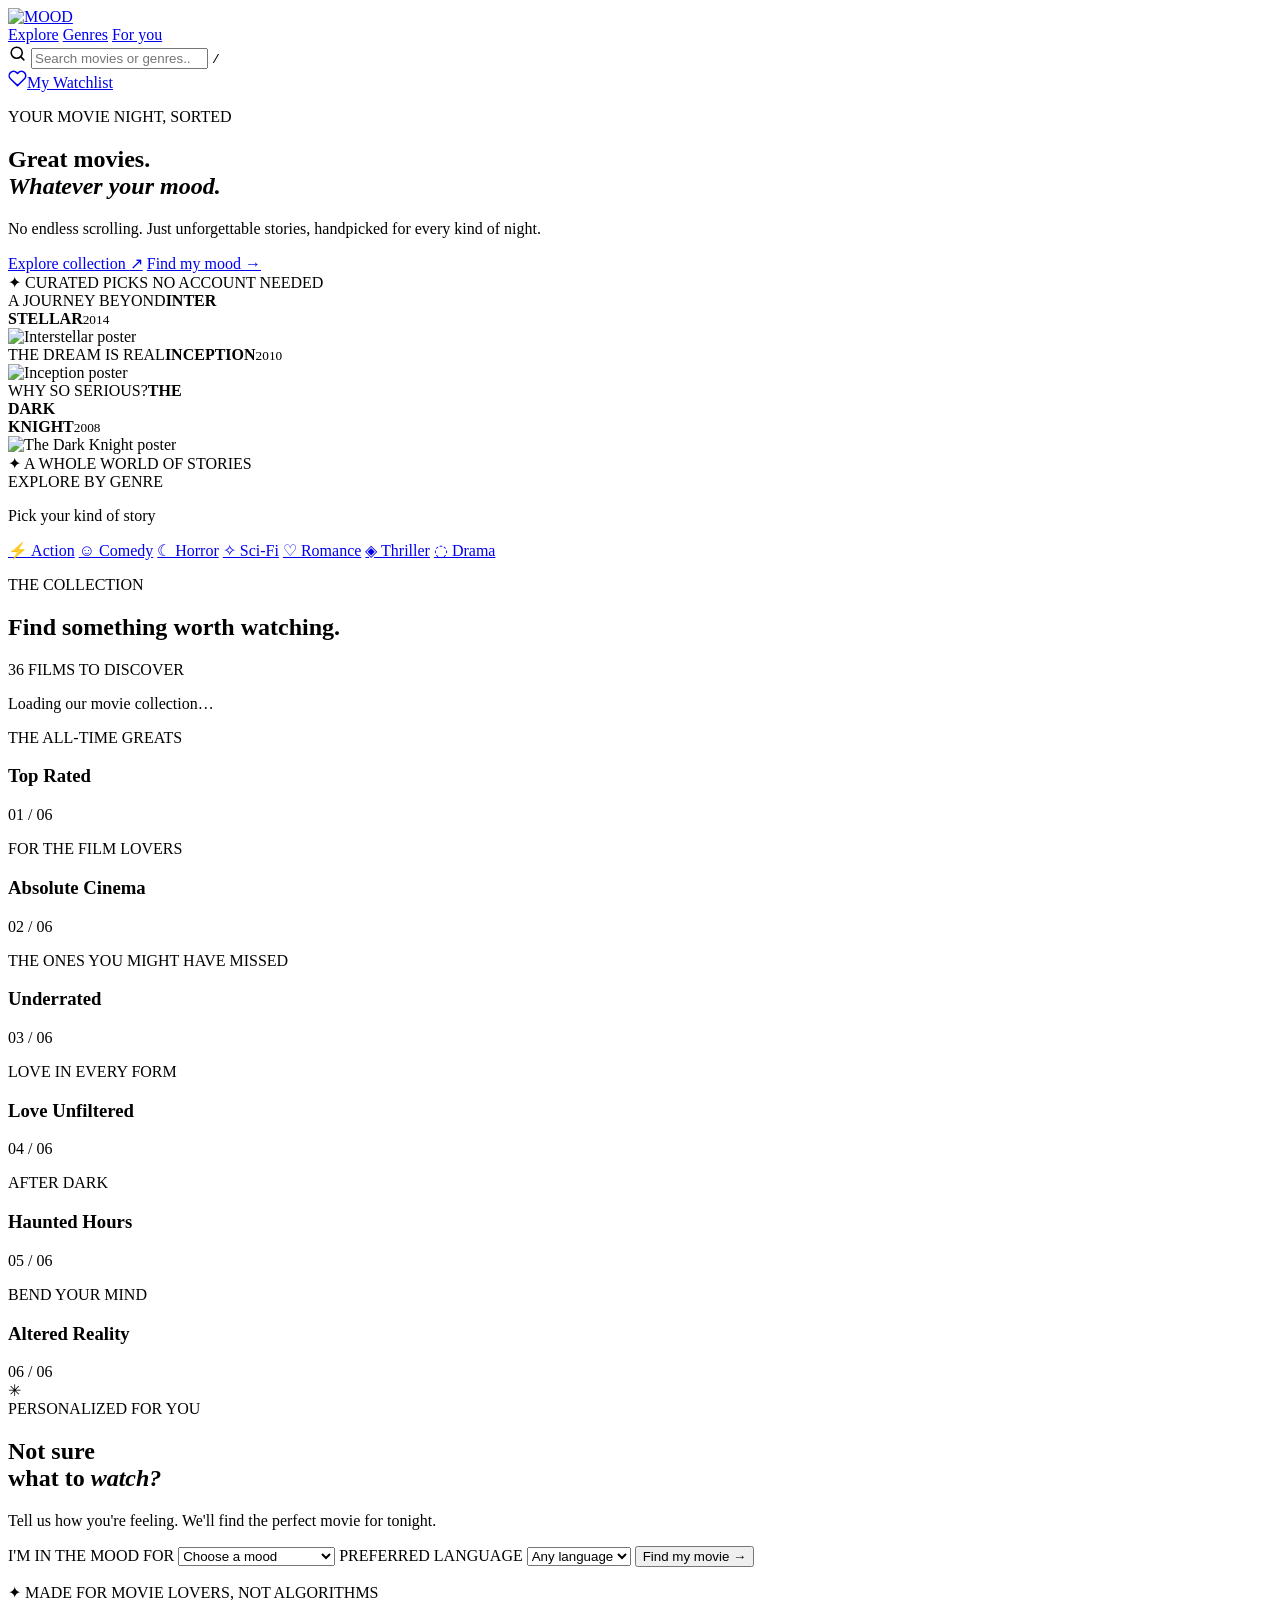
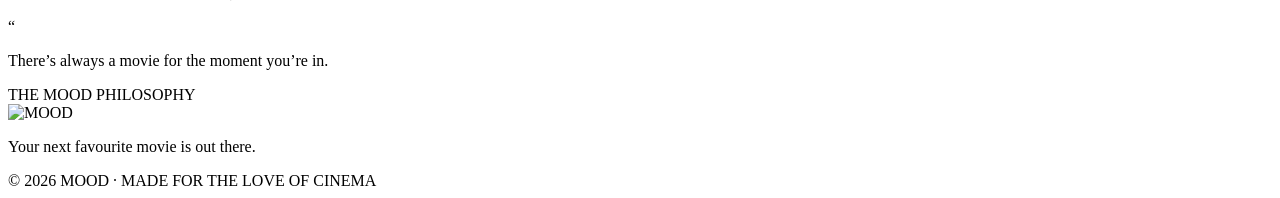
==== commit 983c799d: "Updated UI" ====
--- a/MOOD_Python_FastAPI/frontend/index.html
+++ b/MOOD_Python_FastAPI/frontend/index.html
@@ -1,542 +1,143 @@
-<!DOCTYPE html>
+<!doctype html>
+<html lang="en">
+<head>
+  <meta charset="utf-8">
+  <meta name="viewport" content="width=device-width, initial-scale=1">
+  <meta name="theme-color" content="#101225">
+  <meta name="description" content="MOOD finds the next movie for your night. Explore curated films or discover recommendations based on your mood.">
+  <title>MOOD — Movies for every mood</title>
+  <link rel="preconnect" href="https://fonts.googleapis.com">
+  <link rel="preconnect" href="https://fonts.gstatic.com" crossorigin>
+  <link href="https://fonts.googleapis.com/css2?family=DM+Sans:wght@400;500;600;700&family=Space+Grotesk:wght@400;500;600;700&display=swap" rel="stylesheet">
+  <link rel="stylesheet" href="/style.css">
+  <script src="/script.js" defer></script>
+</head>
+<body data-page="home">
+  <header class="site-header">
+    <div class="header-inner">
+      <a class="brand" href="/" aria-label="MOOD home"><img src="/logo.png" class="logo-png" alt="MOOD"></a>
+      <nav class="primary-nav" aria-label="Main navigation">
+        <a class="nav-active" href="/#browse">Explore</a>
+        <a href="/#genres">Genres</a>
+        <a href="/#recommend">For you</a>
+      </nav>
+      <form class="header-search" id="search-form" role="search">
+        <div class="search">
+          <svg aria-hidden="true" width="19" height="19" viewBox="0 0 24 24" fill="none" stroke="currentColor" stroke-width="2" stroke-linecap="round"><circle cx="11" cy="11" r="7"></circle><path d="m20 20-4-4"></path></svg>
+          <input class="search-input" type="search" placeholder="Search movies or genres..." aria-label="Search movies" autocomplete="off">
+          <kbd class="search-shortcut" aria-hidden="true">/</kbd>
+        </div>
+      </form>
+      <a class="wishlist-link" href="/wishlist.html" aria-label="Open wishlist"><svg width="19" height="19" viewBox="0 0 24 24" fill="none" stroke="currentColor" stroke-width="1.9" stroke-linecap="round" stroke-linejoin="round" aria-hidden="true"><path d="M20.8 4.6a5.5 5.5 0 0 0-7.8 0L12 5.7l-1.1-1.1a5.5 5.5 0 0 0-7.8 7.8L12 21l8.8-8.6a5.5 5.5 0 0 0 0-7.8Z"/></svg><span>My Watchlist</span></a>
+    </div>
+  </header>
 
-<html>
-<head>
-<meta charset="utf-8"/>
-<meta content="width=device-width, initial-scale=1.0, maximum-scale=1.0, user-scalable=no" name="viewport"/>
-<title>MOOD — Find Your Next Movie</title>
-<link href="style.css" rel="stylesheet"/>
-<link href="https://fonts.googleapis.com/css2?family=Material+Symbols+Outlined:opsz,wght,FILL,GRAD@20..48,100..700,0..1,-50..200&amp;icon_names=search" rel="stylesheet">
-<link href="https://fonts.googleapis.com" rel="preconnect"/>
-<link crossorigin="" href="https://fonts.gstatic.com" rel="preconnect"/>
-<link href="https://fonts.googleapis.com/css2?family=Antonio:wght@100..700&amp;family=Bebas+Neue&amp;family=Karla:ital,wght@0,200..800;1,200..800&amp;family=Manrope:wght@200..800&amp;family=Open+Sans:ital,wght@0,300..800;1,300..800&amp;family=Plus+Jakarta+Sans:ital,wght@0,200..800;1,200..800&amp;family=Space+Grotesk:wght@300..700&amp;display=swap" rel="stylesheet"/>
-</head>
-<body>
-<div class="logo">
-<img alt="Logo" class="logo-png" src="logo.png"/>
-<a href="/wishlist.html">
-<img alt="icon" class="wishlist-icon" src="wishlist_icon.png"/>
-</a>
-</div>
-<nav>
-<ul class="nav">
-<li class="nav-item"><a href="/?genre=Action">Action</a></li>
-<li class="nav-item"><a href="/?genre=Comedy">Comedy</a></li>
-<li class="nav-item"><a href="/?genre=Horror">Horror</a></li>
-<li class="nav-item"><a href="/?genre=Sci-Fi">Sci-Fi</a></li>
-<li class="nav-item"><a href="/?genre=Romance">Romance</a></li>
-<li class="nav-item"><a href="/?genre=Thriller">Thriller</a></li>
-<li class="nav-item"><a href="/?genre=Drama">Drama</a></li>
-</ul>
-</nav>
-<form id="search-form">
-<div class="search">
-<span class="search-icon material-symbols-outlined">search</span>
-<input aria-label="Search movies" class="search-input" placeholder="Search" type="text"/>
-</div>
-</form>
-<p aria-live="polite" class="status-message" id="status-message" role="status"></p><hr/><section hidden="" id="results-panel"><h3 id="results-title">Results</h3><p class="results-explanation" id="results-explanation"></p><div class="results-grid" id="results-grid"></div></section>
-<h3 id="section">Top Rated</h3>
-<div class="group">
-<div class="main-card">
-<div class="card">
-<div class="cover">
-<img alt="cover" src="https://m.media-amazon.com/images/M/MV5BMTMxNTMwODM0NF5BMl5BanBnXkFtZTcwODAyMTk2Mw@@"/>
-</div>
-<h4>The Dark knight(2008)</h4>
-<ul class="info-li">
-<li class="info">PG-13</li>
-<li class="info">Action</li>
-<li class="info">Crime</li>
-<li class="info">Thriller</li>
-</ul>
-<button class="get">Get</button>
-</div>
-<div class="card">
-<div class="cover">
-<img alt="cover" src="https://encrypted-tbn0.gstatic.com/images?q=tbn:ANd9GcSK4vhpLSIluK1M7T4q8fhHRbSKQrxsPRNVjsRwD2zYcg&amp;s=10"/>
-</div>
-<h4>Fight Club(1999)</h4>
-<ul class="info-li">
-<li class="info">R</li>
-<li class="info">Psychological</li>
-<li class="info">Drama</li>
-<li class="info">Thriller</li>
-</ul>
-<button class="get">Get</button>
-</div>
-<div class="card">
-<div class="cover">
-<img alt="cover" src="https://encrypted-tbn0.gstatic.com/images?q=tbn:ANd9GcRyRxbMD5yd2RG0aZ_yP9SPBXqEruXABuAEAnrOPK7Ybw&amp;s=10"/>
-</div>
-<h4>The Shawshank Redemption(1994)</h4>
-<ul class="info-li">
-<li class="info">R</li>
-<li class="info">Drama</li>
-</ul>
-<button class="get">Get</button>
-</div>
-<div class="card">
-<div class="cover">
-<img alt="cover" src="https://resizing.flixster.com/-XZAfHZM39UwaGJIFWKAE8fS0ak=/v3/t/assets/p10543523_p_v8_as.jpg"/>
-</div>
-<h4>Interstellar(2014)</h4>
-<ul class="info-li">
-<li class="info">PG-13</li>
-<li class="info">Sci-Fi</li>
-<li class="info">Drama</li>
-</ul>
-<button class="get">Get</button>
-</div>
-<div class="card">
-<div class="cover">
-<img alt="cover" src="https://m.media-amazon.com/images/M/MV5BMGRhODhiMTAtNDUxMy00NTY1LTgyYmUtMTgwNzE2MGFlMWJmXkEyXkFqcGc@._V1_.jpg"/>
-</div>
-<h4>Forrest Gump(1994)</h4>
-<ul class="info-li">
-<li class="info">PG-13</li>
-<li class="info">Drama</li>
-<li class="info">Comedy</li>
-</ul>
-<button class="get">Get</button>
-</div>
-<div class="card">
-<div class="cover">
-<img alt="cover" src="https://encrypted-tbn0.gstatic.com/images?q=tbn:ANd9GcSe38HLtz9bVVOSDo3RxhOUhD7_yUfUWlwJ0aXeU-9N6g&amp;s=10"/>
-</div>
-<h4>The Prestige(2006)</h4>
-<ul class="info-li">
-<li class="info">PG-13</li>
-<li class="info">Mystry</li>
-<li class="info">Thriller</li>
-</ul>
-<button class="get">Get</button>
-</div>
-</div>
-</div>
-<h3 id="section">Absolute Cinema</h3>
-<div class="group">
-<div class="main-card">
-<div class="card">
-<div class="cover">
-<img alt="cover" src="https://encrypted-tbn0.gstatic.com/images?q=tbn:ANd9GcSEWP0EtvEQQKA1CUplqT-LzNuKoTzSUssOxxu_7PMoNA&amp;s=10"/>
-</div>
-<h4>Parasite (2019)</h4>
-<ul class="info-li">
-<li class="info">R</li>
-<li class="info">Thriller</li>
-<li class="info">Social Satire</li>
-</ul>
-<button class="get">Get</button>
-</div>
-<div class="card">
-<div class="cover">
-<img alt="cover" src="https://encrypted-tbn0.gstatic.com/images?q=tbn:ANd9GcRKhU4V90Rx9KVXf4ZVtIXQFlPRyY2zi9TCNZZ6c8Besg&amp;s=10"/>
-</div>
-<h4>The Grand Budapest Hotel(2014)</h4>
-<ul class="info-li">
-<li class="info">R</li>
-<li class="info">Comedy</li>
-<li class="info">Adventure</li>
-</ul>
-<button class="get">Get</button>
-</div>
-<div class="card">
-<div class="cover">
-<img alt="cover" src="https://encrypted-tbn0.gstatic.com/images?q=tbn:ANd9GcRg8ZBBUbkiDl8y-uQAt8OyUKjcUXnhMvEnMqGL7F_ebw&amp;s=10"/>
-</div>
-<h4>The Godfather(1972)</h4>
-<ul class="info-li">
-<li class="info">R</li>
-<li class="info">Crime</li>
-<li class="info">Drama</li>
-</ul>
-<button class="get">Get</button>
-</div>
-<div class="card">
-<div class="cover">
-<img alt="cover" src="https://encrypted-tbn0.gstatic.com/images?q=tbn:ANd9GcTyUjC8gBGqMb7Qb7tJ7kO5yPanxb1QU9NgPsBBpuZ_jw&amp;s=10"/>
-</div>
-<h4>Seven Samurai(1954)</h4>
-<ul class="info-li">
-<li class="info">PG-13</li>
-<li class="info">Action</li>
-<li class="info">Epic</li>
-</ul>
-<button class="get">Get</button>
-</div>
-<div class="card">
-<div class="cover">
-<img alt="cover" src="https://encrypted-tbn0.gstatic.com/images?q=tbn:ANd9GcT1UNyP75RKV0neWPUml2OSv7ZHsJUNZxjQuHEqENpgRw&amp;s=10"/>
-</div>
-<h4>Whiplash(2014)</h4>
-<ul class="info-li">
-<li class="info">R</li>
-<li class="info">Drama</li>
-<li class="info">Music</li>
-</ul>
-<button class="get">Get</button>
-</div>
-<div class="card">
-<div class="cover">
-<img alt="cover" src="https://encrypted-tbn0.gstatic.com/images?q=tbn:ANd9GcR9I45QnO4n8M4ej9tokCzuz3y5ebMdAhSudD9Q4KDRpg&amp;s=10"/>
-</div>
-<h4>City of God(2002)</h4>
-<ul class="info-li">
-<li class="info">R</li>
-<li class="info">Drama</li>
-<li class="info">Crime</li>
-</ul>
-<button class="get">Get</button>
-</div>
-</div>
-</div>
-<h3 id="section">Underrated</h3>
-<div class="group">
-<div class="main-card">
-<div class="card">
-<div class="cover">
-<img alt="cover" src="https://encrypted-tbn0.gstatic.com/images?q=tbn:ANd9GcQfD5RkV-84IAr-AwaLmFi-AaX-EprUq9c4IPc9p3v5Yw&amp;s=10"/>
-</div>
-<h4>Bacurau(2019)</h4>
-<ul class="info-li">
-<li class="info">R</li>
-<li class="info">Western</li>
-<li class="info">Thriller</li>
-</ul>
-<button class="get">Get</button>
-</div>
-<div class="card">
-<div class="cover">
-<img alt="cover" src="https://encrypted-tbn0.gstatic.com/images?q=tbn:ANd9GcSDCbEaWDvQLK-9M3IPFZw5yasjuvWJcmKHD_mn13lCEQ&amp;s=10"/>
-</div>
-<h4>Under the Skin(2013)</h4>
-<ul class="info-li">
-<li class="info">R</li>
-<li class="info">Sci-Fi</li>
-<li class="info">Horror</li>
-</ul>
-<button class="get">Get</button>
-</div>
-<div class="card">
-<div class="cover">
-<img alt="cover" src="https://encrypted-tbn0.gstatic.com/images?q=tbn:ANd9GcRABAQPUrOLG5pMmiYXe4PX_DwO5UaxOlAp6BbbC3Xg0Q&amp;s=10"/>
-</div>
-<h4>A Brighter Summer Day(1991)</h4>
-<ul class="info-li">
-<li class="info">15+</li>
-<li class="info">Drama</li>
-<li class="info">Coming-of-age</li>
-</ul>
-<button class="get">Get</button>
-</div>
-<div class="card">
-<div class="cover">
-<img alt="cover" src="https://encrypted-tbn0.gstatic.com/images?q=tbn:ANd9GcRLBlxX98VbqU_xarg1NueO23T9q9G2-nCSIfXzBxCAHQ&amp;s=10"/>
-</div>
-<h4>Colossal(2016)</h4>
-<ul class="info-li">
-<li class="info">R</li>
-<li class="info">Dark Comedy</li>
-<li class="info">Sci-fi</li>
-</ul>
-<button class="get">Get</button>
-</div>
-<div class="card">
-<div class="cover">
-<img alt="cover" src="https://encrypted-tbn0.gstatic.com/images?q=tbn:ANd9GcTfqog2KpB7BQwAvnCcKU5urDsy6pSO6AFJ-mbrhle6Lg&amp;s=10"/>
-</div>
-<h4>The Fall(2006)</h4>
-<ul class="info-li">
-<li class="info">R</li>
-<li class="info">Fantasy</li>
-<li class="info">Advanture</li>
-</ul>
-<button class="get">Get</button>
-</div>
-<div class="card">
-<div class="cover">
-<img alt="cover" src="https://encrypted-tbn0.gstatic.com/images?q=tbn:ANd9GcRur_4fuO-7xyYAIV4njftSgnXDd8PW1TJzf4oMk4M0QA&amp;s=10"/>
-</div>
-<h4>I'm Thinking of Ending Things(2020)</h4>
-<ul class="info-li">
-<li class="info">R</li>
-<li class="info">Psychological</li>
-<li class="info">Drama</li>
-<li class="info">Mystry</li>
-</ul>
-<button class="get">Get</button>
-</div>
-</div>
-</div>
-<h3 id="section">Love Unfiltered</h3>
-<div class="group">
-<div class="main-card">
-<div class="card">
-<div class="cover">
-<img alt="cover" src="https://encrypted-tbn0.gstatic.com/images?q=tbn:ANd9GcQW40En8LOZstgvfPlBa6yONXrxpk37KP7YCXr0N7_r_w&amp;s=10"/>
-</div>
-<h4>In the Mood for Love(2000)</h4>
-<ul class="info-li">
-<li class="info">PG</li>
-<li class="info">Romance</li>
-<li class="info">Drama</li>
-</ul>
-<button class="get">Get</button>
-</div>
-<div class="card">
-<div class="cover">
-<img alt="cover" src="https://encrypted-tbn0.gstatic.com/images?q=tbn:ANd9GcSy2PpAFGOkqL6kBF7LX0L1ZDzosnnYq_fXp6mgpNfWew&amp;s=10"/>
-</div>
-<h4>Before Sunrise(1995)</h4>
-<ul class="info-li">
-<li class="info">R</li>
-<li class="info">Romance</li>
-<li class="info">Drama</li>
-</ul>
-<button class="get">Get</button>
-</div>
-<div class="card">
-<div class="cover">
-<img alt="cover" src="https://encrypted-tbn0.gstatic.com/images?q=tbn:ANd9GcR6jrI02Us_vuA92aUfr3Nd-QlMP097fG2I4p1mQd7g_Q&amp;s=10"/>
-</div>
-<h4>Eternal Sunshine of the Spotless Mind(2004)</h4>
-<ul class="info-li">
-<li class="info">R</li>
-<li class="info">Romance</li>
-<li class="info">Sci-Fi</li>
-</ul>
-<button class="get">Get</button>
-</div>
-<div class="card">
-<div class="cover">
-<img alt="cover" src="https://encrypted-tbn0.gstatic.com/images?q=tbn:ANd9GcRLzEFQJyPfOH4DUDxYpfvDS7wqLWp7ioc9hjW8K9D43w&amp;s=10"/>
-</div>
-<h4>Call Me by Your Name(2017)</h4>
-<ul class="info-li">
-<li class="info">R</li>
-<li class="info">Romance</li>
-<li class="info">Drama</li>
-</ul>
-<button class="get">Get</button>
-</div>
-<div class="card">
-<div class="cover">
-<img alt="cover" src="https://encrypted-tbn0.gstatic.com/images?q=tbn:ANd9GcRrdhxHdfQB9duTt0pYKx8Ni7wbn3y6YFWWhWK3Xpy8Cg&amp;s=10"/>
-</div>
-<h4>La La Land(2016)</h4>
-<ul class="info-li">
-<li class="info">PG-13</li>
-<li class="info">Romance</li>
-<li class="info">Musical</li>
-</ul>
-<button class="get">Get</button>
-</div>
-<div class="card">
-<div class="cover">
-<img alt="cover" src="https://encrypted-tbn0.gstatic.com/images?q=tbn:ANd9GcS2E-rozNERDPnto9nYddzIK7V6lYQtjPgqL76OB6TodA&amp;s=10"/>
-</div>
-<h4>Pride and Prejudice(2005)</h4>
-<ul class="info-li">
-<li class="info">PG</li>
-<li class="info">Romance</li>
-<li class="info">Period Drama</li>
-</ul>
-<button class="get">Get</button>
-</div>
-</div>
-</div>
-<h3 id="section">Haunted Hours</h3>
-<div class="group">
-<div class="main-card">
-<div class="card">
-<div class="cover">
-<img alt="cover" src="https://encrypted-tbn0.gstatic.com/images?q=tbn:ANd9GcQvfmwrNk9_t0GZSxWbfzwGnBrQ9ETWNzpYVaX-A-wjzA&amp;s=10"/>
-</div>
-<h4>The Exorcist(1973)</h4>
-<ul class="info-li">
-<li class="info">R</li>
-<li class="info">Horror</li>
-</ul>
-<button class="get">Get</button>
-</div>
-<div class="card">
-<div class="cover">
-<img alt="cover" src="https://encrypted-tbn0.gstatic.com/images?q=tbn:ANd9GcT5SckAxQJqaqlf4aVws6uVvf_MR-GCbETvrr-UJCYcxg&amp;s=10"/>
-</div>
-<h4>Hereditary(2018)</h4>
-<ul class="info-li">
-<li class="info">R</li>
-<li class="info">Horror</li>
-<li class="info">Drama</li>
-</ul>
-<button class="get">Get</button>
-</div>
-<div class="card">
-<div class="cover">
-<img alt="cover" src="https://encrypted-tbn0.gstatic.com/images?q=tbn:ANd9GcSk46NQbG2UpwGEEq4ZBaFXGVstX1IPZLa1yhHZWwV6tg&amp;s=10"/>
-</div>
-<h4>Ringu(1998)</h4>
-<ul class="info-li">
-<li class="info">PG-13</li>
-<li class="info">Horror</li>
-</ul>
-<button class="get">Get</button>
-</div>
-<div class="card">
-<div class="cover">
-<img alt="cover" src="https://encrypted-tbn0.gstatic.com/images?q=tbn:ANd9GcT8Zggh3kYSZxFpitd01Wd179l01yGxDcB96HSySmG3tw&amp;s=10"/>
-</div>
-<h4>The Shining(1980)</h4>
-<ul class="info-li">
-<li class="info">R</li>
-<li class="info">Horror</li>
-</ul>
-<button class="get">Get</button>
-</div>
-<div class="card">
-<div class="cover">
-<img alt="cover" src="https://encrypted-tbn0.gstatic.com/images?q=tbn:ANd9GcSbM6WTVc48wSlDX1ds2TbSMfXRiN7nD5tcyN7YvlIX8w&amp;s=10"/>
-</div>
-<h4>Get Out(2017)</h4>
-<ul class="info-li">
-<li class="info">R</li>
-<li class="info">Horror</li>
-<li class="info">Thriller</li>
-</ul>
-<button class="get">Get</button>
-</div>
-<div class="card">
-<div class="cover">
-<img alt="cover" src="https://encrypted-tbn0.gstatic.com/images?q=tbn:ANd9GcQK1NwU4_czghuF-jHU2LUF8ooA_7nZmVDYwwAxtd52Fg&amp;s=10"/>
-</div>
-<h4>Midsommar(2019)</h4>
-<ul class="info-li">
-<li class="info">R</li>
-<li class="info">Horror</li>
-<li class="info">Drama</li>
-</ul>
-<button class="get">Get</button>
-</div>
-</div>
-</div>
-<h3 id="section">Altered Reality</h3>
-<div class="group">
-<div class="main-card">
-<div class="card">
-<div class="cover">
-<img alt="cover" src="https://encrypted-tbn0.gstatic.com/images?q=tbn:ANd9GcQBbURRGnh1Vn4Y1H0c9ttHPJ0AfLwoyDM4N-OTIlh2ow&amp;s=10"/>
-</div>
-<h4>Inception(2010)</h4>
-<ul class="info-li">
-<li class="info">PG-13</li>
-<li class="info">Sci-Fi</li>
-<li class="info">Action</li>
-<li class="info">Thriller</li>
-</ul>
-<button class="get"><a href="inception_info.html">Get</a></button>
-</div>
-<div class="card">
-<div class="cover">
-<img alt="cover" src="https://encrypted-tbn0.gstatic.com/images?q=tbn:ANd9GcRZ-dSocHhYUhUNTAqN_a9VHFm4nLkG3lVFfUCZCuT7Eg&amp;s=10"/>
-</div>
-<h4>2001: A Space Odyssey(1968)</h4>
-<ul class="info-li">
-<li class="info">G</li>
-<li class="info">Sci-Fi</li>
-</ul>
-<button class="get">Get</button>
-</div>
-<div class="card">
-<div class="cover">
-<img alt="cover" src="https://encrypted-tbn0.gstatic.com/images?q=tbn:ANd9GcS6a4KOgBrhQsnVMNc3F_IMbOfoNhIfxtD5t1-Ca_294Q&amp;s=10"/>
-</div>
-<h4>Blade Runner 2049(2017)</h4>
-<ul class="info-li">
-<li class="info">R</li>
-<li class="info">Neo-noir</li>
-<li class="info">Sci-Fi</li>
-</ul>
-<button class="get">Get</button>
-</div>
-<div class="card">
-<div class="cover">
-<img alt="cover" src="https://encrypted-tbn0.gstatic.com/images?q=tbn:ANd9GcQNUVlzVUqfkMbMdaG9yIOK9sA6MXsEirB5WiWjVCHFTw&amp;s=10"/>
-</div>
-<h4>Arrival(2016)</h4>
-<ul class="info-li">
-<li class="info">PG-13</li>
-<li class="info">Sci-Fi</li>
-<li class="info">Drama</li>
-</ul>
-<button class="get">Get</button>
-</div>
-<div class="card">
-<div class="cover">
-<img alt="cover" src="https://encrypted-tbn0.gstatic.com/images?q=tbn:ANd9GcS__EVskQMRfBdbT0vNq-U2tgAyV0STibmi5_Tw8Dv-fA&amp;s=10"/>
-</div>
-<h4>The Matrix(1999)</h4>
-<ul class="info-li">
-<li class="info">R</li>
-<li class="info">Sci-Fi</li>
-<li class="info">Action</li>
-</ul>
-<button class="get">Get</button>
-</div>
-<div class="card">
-<div class="cover">
-<img alt="cover" src="https://encrypted-tbn0.gstatic.com/images?q=tbn:ANd9GcT0Tfxs5YIWUbPyP7Ko2bhGGg_ddcagGuICJQDaOOhZmQ&amp;s=10"/>
-</div>
-<h4>Ex Machina(2014)</h4>
-<ul class="info-li">
-<li class="info">R</li>
-<li class="info">Sci-Fi</li>
-<li class="info">Thriller</li>
-</ul>
-<button class="get">Get</button>
-</div>
-</div>
-</div>
-<div class="form">
-<div class="form-heading">
-<img alt="icon" src="form.png"/>
-<h2>Get Recommendations</h2>
-</div>
-<form class="main-form" id="recommend-form">
-<label class="form-label" for="mood">Tell Us Your Mood</label>
-<br/>
-<select class="options" id="mood" name="mood">
-<option disabled="" selected="" value="">Select</option>
-<option value="Action/thrill">Action/thrill</option>
-<option value="Romance">Romance</option>
-<option value="Something scary">Something scary</option>
-<option value="Mind-bending sci-fi">Mind-bending sci-fi</option>
-<option value="A classic">A classic</option>
-<option value="Hidden gems">Hidden gems</option>
-</select>
-<br/>
-<label class="form-label" for="language">Language</label>
-<br/>
-<select class="options" id="language" name="language">
-<option disabled="" value="">Select</option>
-<option value="Any" selected="">Any language</option>
-<option value="English">English</option>
-<option value="Korean">Korean</option>
-<option value="Japanese">Japanese</option>
-<option value="Portuguese">Portuguese</option>
-<option value="Cantonese">Cantonese</option>
-<option value="Mandarin">Mandarin</option>
-<option value="Italian">Italian</option>
-<option value="Swedish">Swedish</option>
-</select>
-<button class="form-button" type="submit">Find Movies</button>
-</form>
-</div>
-<footer>
-<div class="footer">
-<p>Mood ©2026</p>
-</div>
-</footer>
+  <div class="page-shell">
+    <section class="hero" aria-labelledby="hero-title">
+      <div class="hero-copy">
+        <p class="eyebrow"><span class="eyebrow-dot"></span> YOUR MOVIE NIGHT, SORTED</p>
+        <h1 id="hero-title">Great movies.<br><em>Whatever your mood.</em></h1>
+        <p class="hero-description">No endless scrolling. Just unforgettable stories, handpicked for every kind of night.</p>
+        <div class="hero-actions">
+          <a class="button button-primary" href="#browse">Explore collection <span aria-hidden="true">↗</span></a>
+          <a class="button button-quiet" href="#recommend">Find my mood <span aria-hidden="true">→</span></a>
+        </div>
+        <div class="hero-footnote"><span class="footnote-icon" aria-hidden="true">✦</span> CURATED PICKS <span class="footnote-separator"></span> NO ACCOUNT NEEDED</div>
+      </div>
+      <div class="hero-art" aria-label="Featured films: Inception, Interstellar and The Dark Knight">
+        <div class="art-glow"></div>
+        <div class="art-poster art-poster-left"><div class="art-fallback interstellar"><span>A JOURNEY BEYOND</span><strong>INTER<br>STELLAR</strong><small>2014</small></div><img src="https://resizing.flixster.com/-XZAfHZM39UwaGJIFWKAE8fS0ak=/v3/t/assets/p10543523_p_v8_as.jpg" alt="Interstellar poster" loading="lazy"></div>
+        <div class="art-poster art-poster-center"><div class="art-fallback inception"><span>THE DREAM IS REAL</span><strong>INCEPTION</strong><small>2010</small></div><img src="https://encrypted-tbn0.gstatic.com/images?q=tbn:ANd9GcQBbURRGnh1Vn4Y1H0c9ttHPJ0AfLwoyDM4N-OTIlh2ow&s=10" alt="Inception poster" loading="lazy"></div>
+        <div class="art-poster art-poster-right"><div class="art-fallback darkknight"><span>WHY SO SERIOUS?</span><strong>THE<br>DARK<br>KNIGHT</strong><small>2008</small></div><img src="https://m.media-amazon.com/images/M/MV5BMTMxNTMwODM0NF5BMl5BanBnXkFtZTcwODAyMTk2Mw@@" alt="The Dark Knight poster" loading="lazy"></div>
+        <div class="hero-art-label"><span class="mini-star">✦</span> A WHOLE WORLD OF STORIES</div>
+      </div>
+    </section>
 
-<script defer src="/script.js"></script></body>
-</html>+    <section class="genre-section" id="genres" aria-label="Browse movie genres">
+      <div class="genre-title"><span>EXPLORE BY GENRE</span><p>Pick your kind of story</p></div>
+      <nav class="genre-list" aria-label="Genre filters">
+        <a class="genre-pill" href="/?genre=Action">⚡ Action</a>
+        <a class="genre-pill" href="/?genre=Comedy">☺ Comedy</a>
+        <a class="genre-pill" href="/?genre=Horror">☾ Horror</a>
+        <a class="genre-pill" href="/?genre=Sci-Fi">✧ Sci-Fi</a>
+        <a class="genre-pill" href="/?genre=Romance">♡ Romance</a>
+        <a class="genre-pill" href="/?genre=Thriller">◈ Thriller</a>
+        <a class="genre-pill" href="/?genre=Drama">◌ Drama</a>
+      </nav>
+    </section>
+
+    <div class="workspace" id="browse">
+      <main class="library">
+        <div class="library-intro">
+          <div><p class="eyebrow small-eyebrow">THE COLLECTION</p><h2>Find something <span>worth watching.</span></h2></div>
+          <div class="collection-counter"><span class="counter-dot"></span> 36 FILMS TO DISCOVER</div>
+        </div>
+        <p class="status-message" id="status-message" role="status" aria-live="polite">Loading our movie collection…</p>
+        <section id="results-panel" class="results-panel" hidden aria-live="polite">
+          <div class="shelf-header"><div><p class="shelf-kicker">YOUR SELECTION</p><h3 id="results-title">Results</h3></div><a class="reset-link" href="/">Clear filters <span aria-hidden="true">↗</span></a></div>
+          <p class="results-explanation" id="results-explanation"></p>
+          <div class="results-grid" id="results-grid"></div>
+        </section>
+
+        <section class="movie-section" aria-labelledby="top-rated">
+          <div class="shelf-header"><div><p class="shelf-kicker">THE ALL-TIME GREATS</p><h3 class="section-heading" id="top-rated">Top Rated</h3></div><span class="shelf-number">01 / 06</span></div>
+          <div class="group"><div class="main-card" aria-label="Top Rated movies"></div></div>
+        </section>
+        <section class="movie-section" aria-labelledby="absolute-cinema">
+          <div class="shelf-header"><div><p class="shelf-kicker">FOR THE FILM LOVERS</p><h3 class="section-heading" id="absolute-cinema">Absolute Cinema</h3></div><span class="shelf-number">02 / 06</span></div>
+          <div class="group"><div class="main-card" aria-label="Absolute Cinema movies"></div></div>
+        </section>
+        <section class="movie-section" aria-labelledby="underrated">
+          <div class="shelf-header"><div><p class="shelf-kicker">THE ONES YOU MIGHT HAVE MISSED</p><h3 class="section-heading" id="underrated">Underrated</h3></div><span class="shelf-number">03 / 06</span></div>
+          <div class="group"><div class="main-card" aria-label="Underrated movies"></div></div>
+        </section>
+        <section class="movie-section" aria-labelledby="love-stories">
+          <div class="shelf-header"><div><p class="shelf-kicker">LOVE IN EVERY FORM</p><h3 class="section-heading" id="love-stories">Love Unfiltered</h3></div><span class="shelf-number">04 / 06</span></div>
+          <div class="group"><div class="main-card" aria-label="Love Unfiltered movies"></div></div>
+        </section>
+        <section class="movie-section" aria-labelledby="haunted-hours">
+          <div class="shelf-header"><div><p class="shelf-kicker">AFTER DARK</p><h3 class="section-heading" id="haunted-hours">Haunted Hours</h3></div><span class="shelf-number">05 / 06</span></div>
+          <div class="group"><div class="main-card" aria-label="Haunted Hours movies"></div></div>
+        </section>
+        <section class="movie-section" aria-labelledby="altered-reality">
+          <div class="shelf-header"><div><p class="shelf-kicker">BEND YOUR MIND</p><h3 class="section-heading" id="altered-reality">Altered Reality</h3></div><span class="shelf-number">06 / 06</span></div>
+          <div class="group"><div class="main-card" aria-label="Altered Reality movies"></div></div>
+        </section>
+      </main>
+      <aside class="sidebar" aria-label="Discover movies for your mood">
+        <div class="sidebar-sticky">
+          <section class="form" id="recommend">
+            <div class="form-top"><div class="form-icon" aria-hidden="true">✳</div><span>PERSONALIZED FOR YOU</span></div>
+            <h2>Not sure<br>what to <em>watch?</em></h2>
+            <p class="form-description">Tell us how you're feeling. We'll find the perfect movie for tonight.</p>
+            <form class="main-form" id="recommend-form">
+              <label class="form-label" for="mood">I'M IN THE MOOD FOR</label>
+              <select class="options" id="mood" name="mood" required>
+                <option disabled selected value="">Choose a mood</option>
+                <option value="Action/thrill">⚡ Action &amp; thrills</option>
+                <option value="Romance">♡ Something romantic</option>
+                <option value="Something scary">☾ A good scare</option>
+                <option value="Mind-bending sci-fi">✧ Mind-bending sci-fi</option>
+                <option value="A classic">✦ A timeless classic</option>
+                <option value="Hidden gems">◇ Hidden gems</option>
+              </select>
+              <label class="form-label" for="language">PREFERRED LANGUAGE</label>
+              <select class="options" id="language" name="language">
+                <option value="Any" selected>Any language</option>
+                <option value="English">English</option><option value="Korean">Korean</option>
+                <option value="Japanese">Japanese</option><option value="Portuguese">Portuguese</option>
+                <option value="Cantonese">Cantonese</option><option value="Mandarin">Mandarin</option>
+                <option value="Italian">Italian</option><option value="Swedish">Swedish</option>
+              </select>
+              <button class="form-button" type="submit">Find my movie <span aria-hidden="true">→</span></button>
+            </form>
+            <p class="form-fineprint"><span aria-hidden="true">✦</span> MADE FOR MOVIE LOVERS, NOT ALGORITHMS</p>
+          </section>
+          <div class="sidebar-note"><div class="note-symbol">“</div><p>There’s always a movie for the moment you’re in.</p><span>THE MOOD PHILOSOPHY</span></div>
+        </div>
+      </aside>
+    </div>
+    <footer class="site-footer"><div><img src="/logo.png" alt="MOOD" width="80"><p>Your next favourite movie is out there.</p></div><span>© 2026 MOOD · MADE FOR THE LOVE OF CINEMA</span></footer>
+  </div>
+</body>
+</html>
